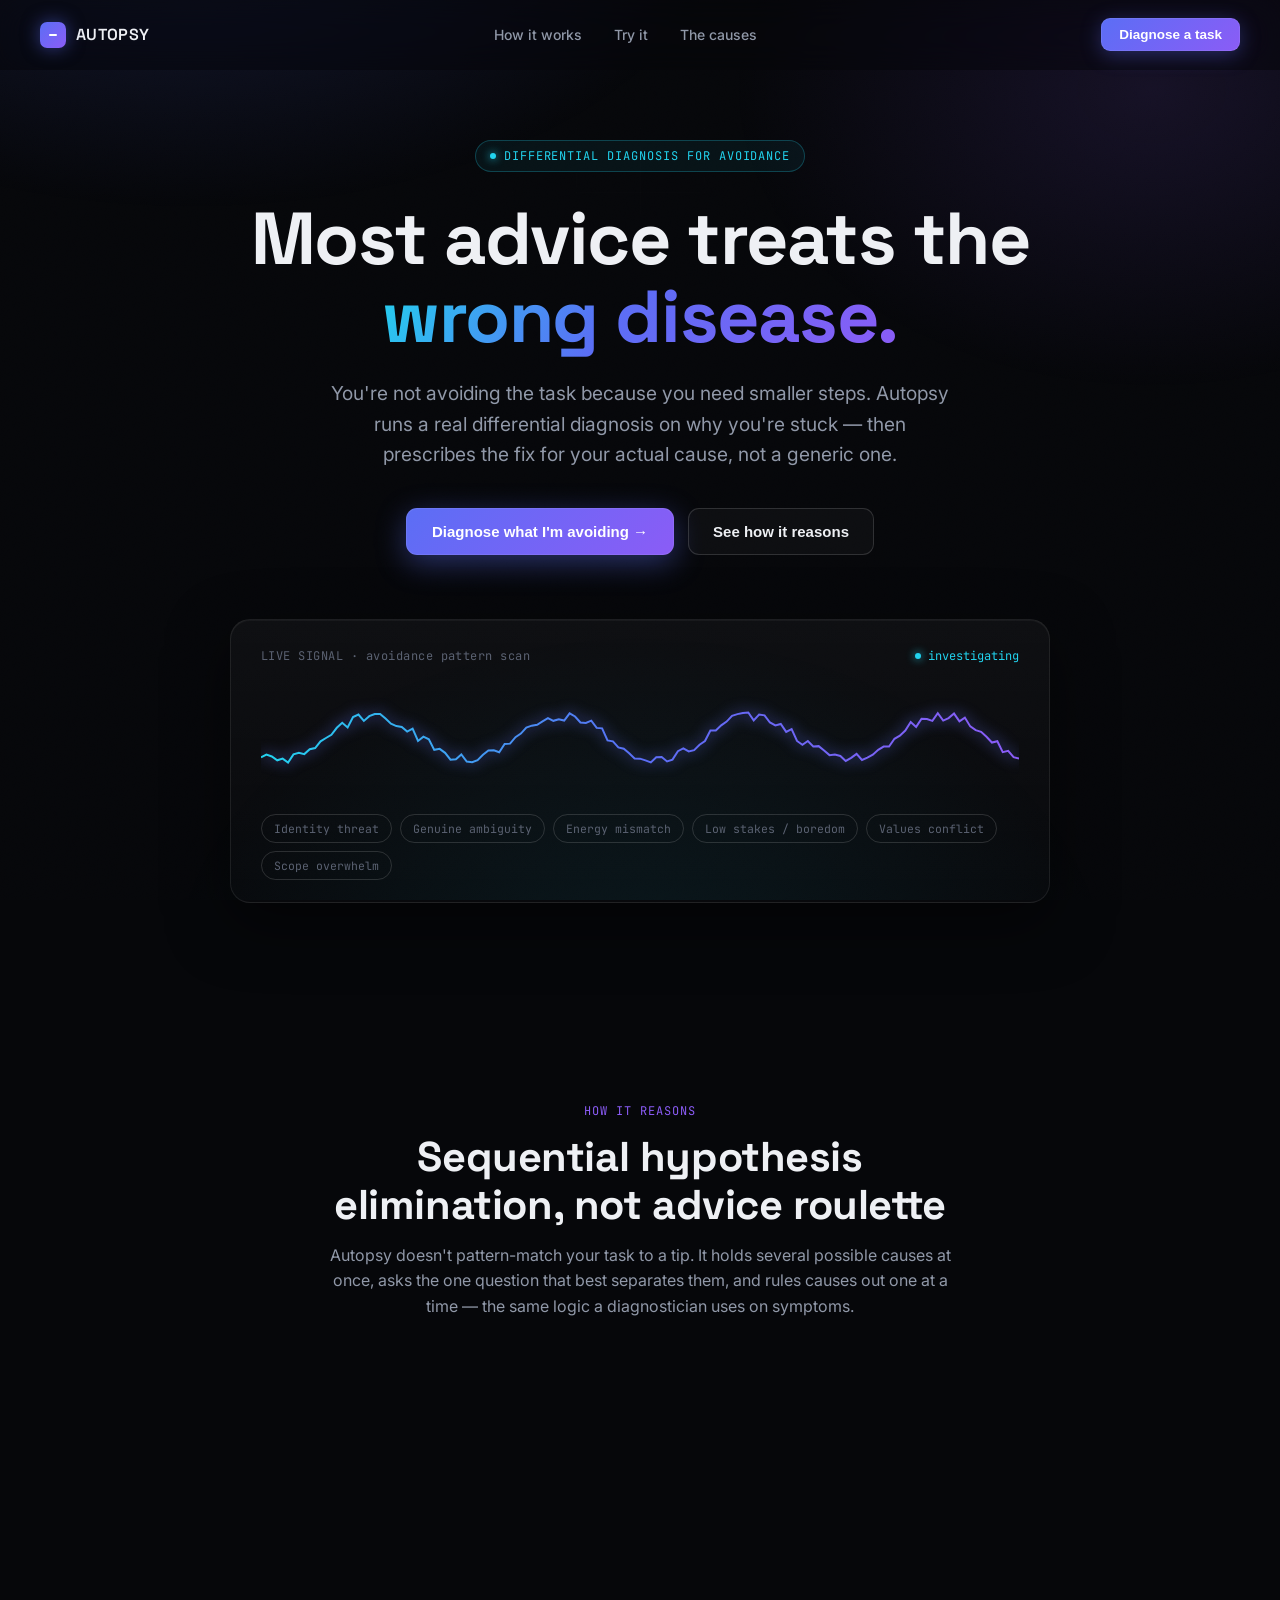
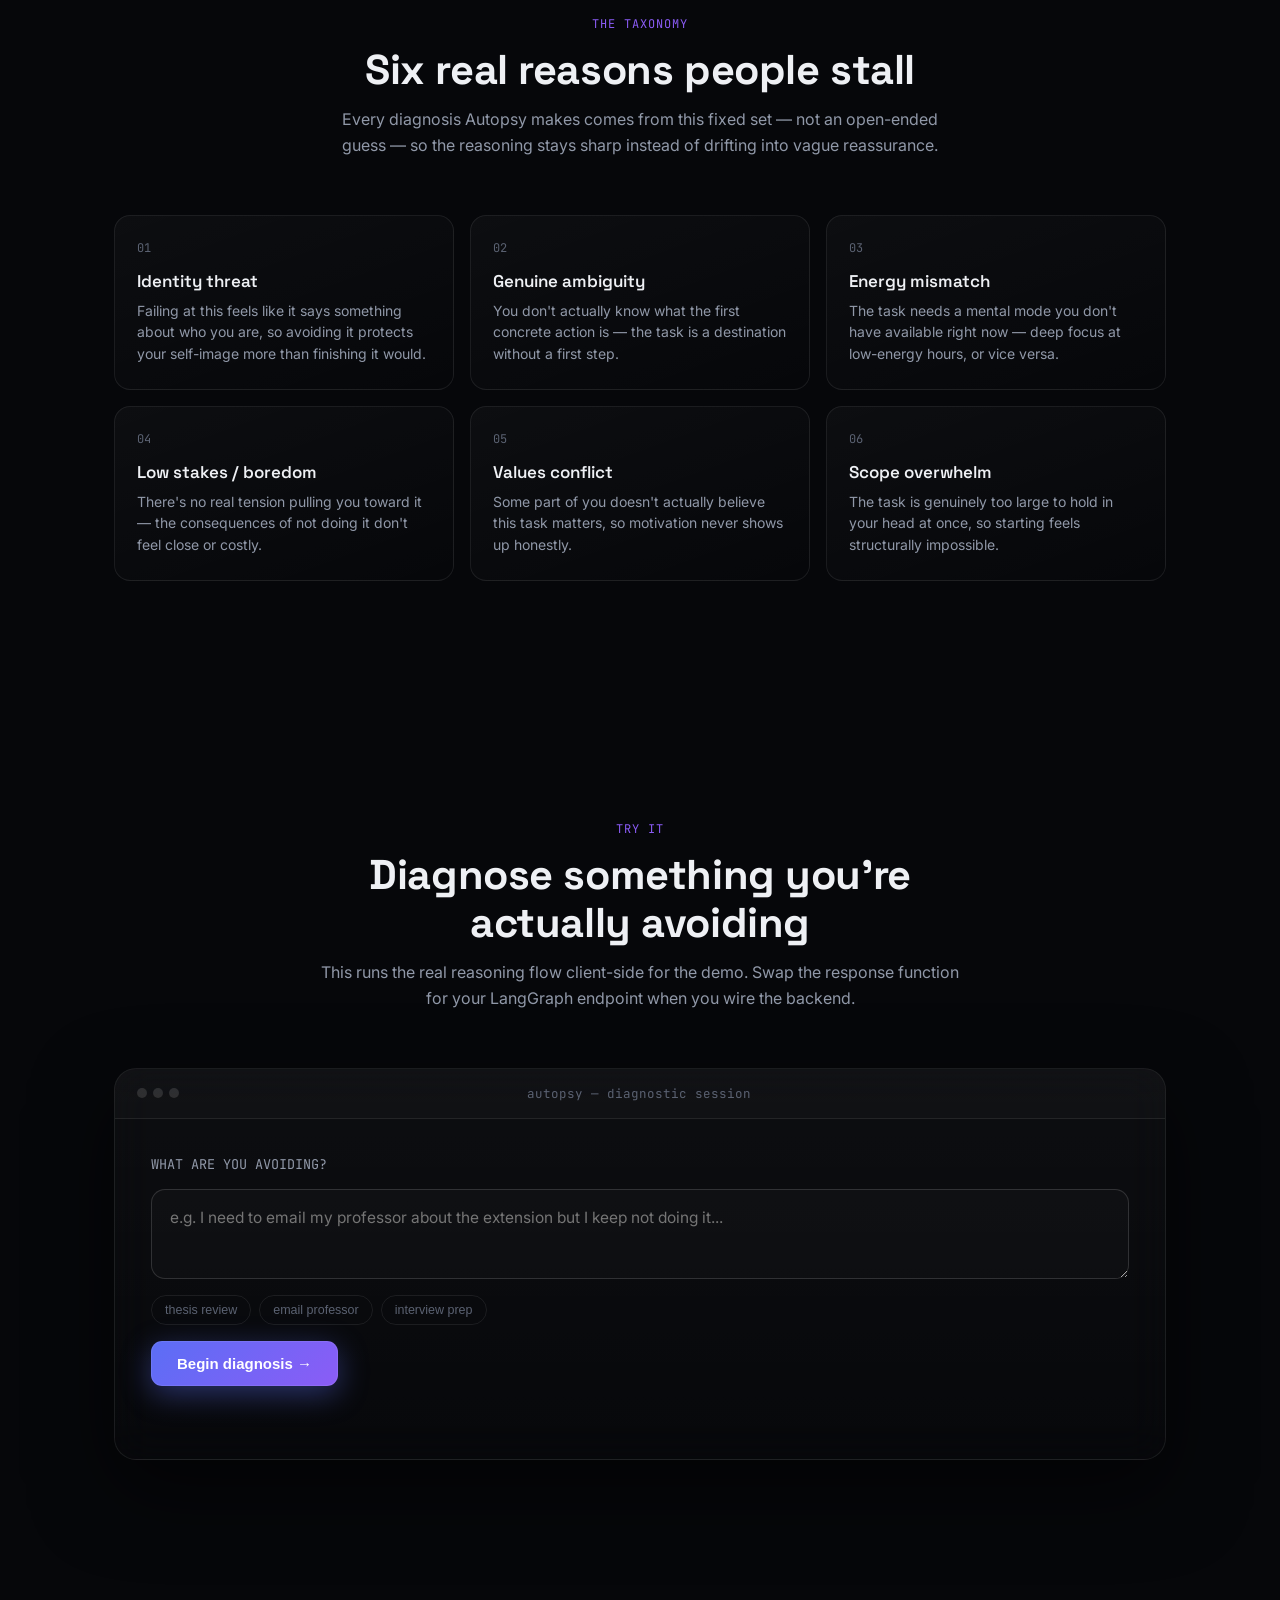
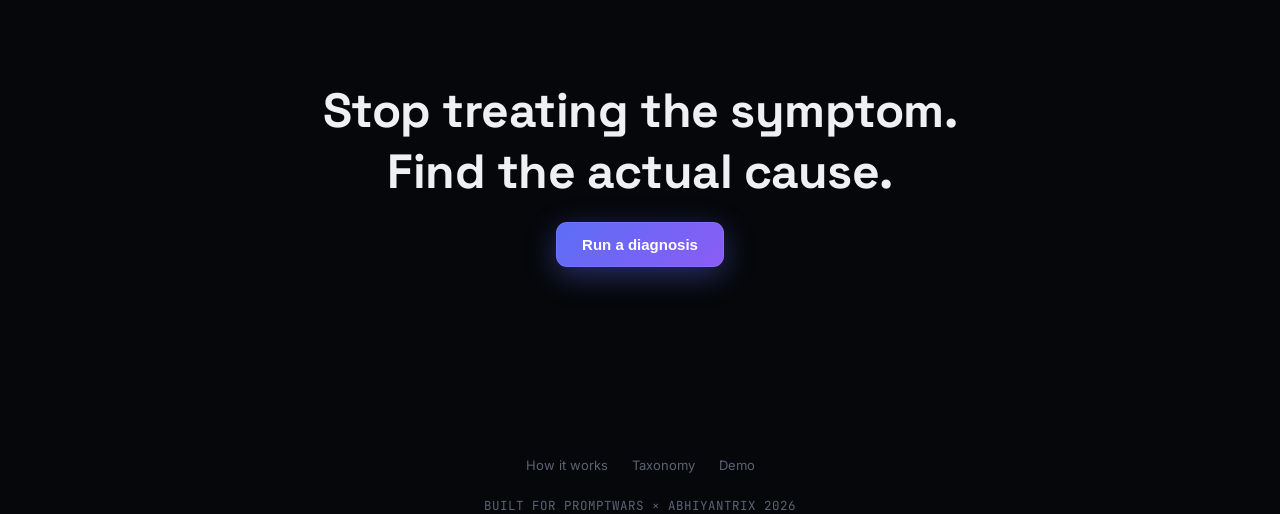
==== autopsy-ui.html @ f4682800 "Procrastination Autopsy Production Build" ====
<!DOCTYPE html>
<html lang="en">
<head>
<meta charset="UTF-8">
<meta name="viewport" content="width=device-width, initial-scale=1.0">
<title>Autopsy — Diagnose why you're avoiding it</title>
<link rel="preconnect" href="https://fonts.googleapis.com">
<link href="https://fonts.googleapis.com/css2?family=Space+Grotesk:wght@400;500;600;700&family=Inter:wght@400;500;600&family=JetBrains+Mono:wght@400;500&display=swap" rel="stylesheet">
<style>
  :root{
    --bg: #06070a;
    --surface: #0d0f15;
    --surface-2: #12151d;
    --border: rgba(255,255,255,0.08);
    --border-strong: rgba(255,255,255,0.14);
    --text: #eef0f4;
    --text-dim: #9098a8;
    --text-faint: #5b6272;

    --blue: #5b6ef5;
    --violet: #8b5cf6;
    --cyan: #22d3ee;
    --warm: #ff7a4d;
    --warm-2: #ffb04d;

    --glow-cool: 0 0 40px rgba(91,110,245,0.25);
    --glow-warm: 0 0 50px rgba(255,122,77,0.35);

    --font-display: 'Space Grotesk', sans-serif;
    --font-body: 'Inter', sans-serif;
    --font-mono: 'JetBrains Mono', monospace;
  }

  *{margin:0;padding:0;box-sizing:border-box;}
  html{scroll-behavior:smooth;}
  body{
    background: var(--bg);
    color: var(--text);
    font-family: var(--font-body);
    overflow-x:hidden;
    position:relative;
    min-height:100vh;
  }

  /* ambient background */
  .ambient{
    position:fixed; inset:0; z-index:0; pointer-events:none;
    background:
      radial-gradient(ellipse 900px 500px at 15% -10%, rgba(91,110,245,0.16), transparent 60%),
      radial-gradient(ellipse 700px 500px at 90% 10%, rgba(139,92,246,0.12), transparent 60%),
      radial-gradient(ellipse 800px 600px at 50% 110%, rgba(34,211,238,0.08), transparent 60%);
  }
  .grain{
    position:fixed; inset:0; z-index:1; pointer-events:none; opacity:0.035; mix-blend-mode:overlay;
    background-image:url("data:image/svg+xml,%3Csvg xmlns='http://www.w3.org/2000/svg' width='120' height='120'%3E%3Cfilter id='n'%3E%3CfeTurbulence type='fractalNoise' baseFrequency='0.9' numOctaves='2' stitchTiles='stitch'/%3E%3C/filter%3E%3Crect width='100%25' height='100%25' filter='url(%23n)'/%3E%3C/svg%3E");
  }
  .grid-lines{
    position:fixed; inset:0; z-index:0; pointer-events:none; opacity:0.35;
    background-image:
      linear-gradient(to right, rgba(255,255,255,0.025) 1px, transparent 1px),
      linear-gradient(to bottom, rgba(255,255,255,0.025) 1px, transparent 1px);
    background-size: 64px 64px;
    mask-image: radial-gradient(ellipse 80% 60% at 50% 20%, black, transparent 75%);
  }

  section, nav, footer{position:relative; z-index:2;}

  /* NAV */
  nav{
    position:fixed; top:0; left:0; right:0; z-index:50;
    display:flex; align-items:center; justify-content:space-between;
    padding: 18px 40px;
    backdrop-filter: blur(16px) saturate(140%);
    background: rgba(6,7,10,0.55);
    border-bottom: 1px solid transparent;
    transition: border-color .3s ease, background .3s ease;
  }
  nav.scrolled{ border-bottom-color: var(--border); background: rgba(6,7,10,0.75); }
  .logo{
    display:flex; align-items:center; gap:10px;
    font-family: var(--font-display); font-weight:600; font-size:16px; letter-spacing:0.02em;
  }
  .logo-mark{
    width:26px; height:26px; border-radius:7px;
    background: linear-gradient(135deg, var(--blue), var(--violet));
    display:flex; align-items:center; justify-content:center;
    box-shadow: 0 0 18px rgba(91,110,245,0.5);
    position:relative;
  }
  .logo-mark::after{
    content:''; position:absolute; width:8px; height:2px; background:#fff; border-radius:2px;
    animation: pulseLine 1.8s ease-in-out infinite;
  }
  @keyframes pulseLine{ 0%,100%{ transform:scaleX(1); opacity:.9;} 50%{ transform:scaleX(1.8); opacity:.5;} }

  .nav-links{ display:flex; gap:32px; align-items:center; }
  .nav-links a{
    color: var(--text-dim); text-decoration:none; font-size:14px; font-weight:500;
    position:relative; padding:6px 0; transition:color .2s ease;
  }
  .nav-links a::after{
    content:''; position:absolute; left:0; bottom:0; width:0%; height:1px;
    background: linear-gradient(90deg, var(--cyan), var(--violet)); transition: width .25s ease;
  }
  .nav-links a:hover{ color:var(--text); }
  .nav-links a:hover::after{ width:100%; }

  .nav-cta{
    padding:9px 18px; border-radius:9px; font-size:13.5px; font-weight:600;
    background: linear-gradient(135deg, var(--blue), var(--violet));
    color:#fff; border:none; cursor:pointer;
    box-shadow: 0 0 0 1px rgba(255,255,255,0.08) inset, 0 4px 20px rgba(91,110,245,0.35);
    transition: transform .18s ease, box-shadow .18s ease;
  }
  .nav-cta:hover{ transform: translateY(-1px); box-shadow: 0 0 0 1px rgba(255,255,255,0.12) inset, 0 6px 28px rgba(91,110,245,0.5); }

  /* HERO */
  .hero{
    min-height:100vh;
    display:flex; flex-direction:column; align-items:center; justify-content:center;
    text-align:center; padding: 140px 24px 80px;
    max-width: 1100px; margin:0 auto;
  }
  .eyebrow{
    display:inline-flex; align-items:center; gap:8px;
    font-family: var(--font-mono); font-size:12px; letter-spacing:0.08em; text-transform:uppercase;
    color: var(--cyan); padding:7px 14px; border-radius:100px;
    border:1px solid rgba(34,211,238,0.25); background: rgba(34,211,238,0.06);
    opacity:0; animation: fadeUp .7s ease forwards;
    margin-bottom:28px;
  }
  .eyebrow .dot{ width:6px; height:6px; border-radius:50%; background:var(--cyan); box-shadow:0 0 8px var(--cyan); animation: blink 1.6s ease-in-out infinite; }
  @keyframes blink{ 0%,100%{opacity:1;} 50%{opacity:.35;} }

  h1{
    font-family: var(--font-display); font-weight:700;
    font-size: clamp(2.6rem, 6vw, 4.6rem);
    line-height:1.06; letter-spacing:-0.02em;
    max-width: 880px;
    opacity:0; animation: fadeUp .8s ease .1s forwards;
  }
  h1 .grad{
    background: linear-gradient(120deg, var(--cyan), var(--blue) 45%, var(--violet));
    -webkit-background-clip:text; background-clip:text; color:transparent;
  }
  .sub{
    margin-top:22px; font-size: clamp(1rem,1.6vw,1.2rem); color: var(--text-dim);
    max-width: 620px; line-height:1.6; font-weight:400;
    opacity:0; animation: fadeUp .8s ease .2s forwards;
  }
  .hero-ctas{
    display:flex; gap:14px; margin-top:38px; flex-wrap:wrap; justify-content:center;
    opacity:0; animation: fadeUp .8s ease .3s forwards;
  }
  .btn-primary{
    padding:14px 26px; border-radius:11px; font-weight:600; font-size:15px;
    background: linear-gradient(135deg, var(--blue), var(--violet)); color:#fff; border:none; cursor:pointer;
    box-shadow: 0 0 0 1px rgba(255,255,255,0.08) inset, 0 8px 30px rgba(91,110,245,0.4);
    transition: transform .2s cubic-bezier(.2,.8,.2,1), box-shadow .2s ease;
  }
  .btn-primary:hover{ transform: translateY(-2px) scale(1.015); box-shadow: 0 0 0 1px rgba(255,255,255,0.14) inset, 0 12px 40px rgba(91,110,245,0.55); }
  .btn-secondary{
    padding:14px 24px; border-radius:11px; font-weight:600; font-size:15px;
    background: rgba(255,255,255,0.03); color: var(--text); cursor:pointer;
    border:1px solid var(--border-strong);
    transition: all .2s ease;
  }
  .btn-secondary:hover{ background: rgba(255,255,255,0.06); border-color: rgba(255,255,255,0.24); transform: translateY(-2px); }

  @keyframes fadeUp{ from{opacity:0; transform:translateY(18px);} to{opacity:1; transform:translateY(0);} }

  /* SIGNAL VISUAL */
  .signal-wrap{
    margin-top:64px; width:100%; max-width:820px;
    opacity:0; animation: fadeUp 1s ease .4s forwards;
  }
  .signal-card{
    border-radius:20px; padding:28px 30px 22px;
    background: linear-gradient(180deg, rgba(255,255,255,0.035), rgba(255,255,255,0.01));
    border:1px solid var(--border); backdrop-filter: blur(20px);
    box-shadow: 0 20px 60px rgba(0,0,0,0.5), inset 0 1px 0 rgba(255,255,255,0.04);
    position:relative; overflow:hidden;
  }
  .signal-card::before{
    content:''; position:absolute; top:-1px; left:5%; right:5%; height:1px;
    background: linear-gradient(90deg, transparent, rgba(139,92,246,0.6), transparent);
  }
  .signal-head{ display:flex; justify-content:space-between; align-items:center; margin-bottom:14px; }
  .signal-label{ font-family:var(--font-mono); font-size:12px; color:var(--text-faint); letter-spacing:0.04em; }
  .signal-status{ font-family:var(--font-mono); font-size:12px; display:flex; align-items:center; gap:7px; color:var(--cyan); }
  .signal-status .sdot{ width:6px; height:6px; border-radius:50%; background:currentColor; box-shadow:0 0 8px currentColor; animation:blink 1.6s infinite;}
  canvas#pulse{ width:100%; height:120px; display:block; }
  .cause-row{ display:flex; gap:8px; flex-wrap:wrap; margin-top:16px; }
  .cause-chip{
    font-family:var(--font-mono); font-size:11.5px; padding:6px 12px; border-radius:100px;
    border:1px solid var(--border-strong); color:var(--text-faint); transition:all .4s ease;
  }
  .cause-chip.ruled{ text-decoration:line-through; opacity:0.4; }
  .cause-chip.active{ color:var(--warm); border-color:rgba(255,122,77,0.5); background:rgba(255,122,77,0.08); box-shadow:0 0 16px rgba(255,122,77,0.2); }

  /* SECTION shared */
  .section{ max-width:1100px; margin:0 auto; padding: 120px 24px; }
  .section-head{ text-align:center; max-width:640px; margin:0 auto 56px; }
  .section-eyebrow{ font-family:var(--font-mono); font-size:12px; letter-spacing:0.08em; text-transform:uppercase; color:var(--violet); margin-bottom:14px; }
  .section-head h2{ font-family:var(--font-display); font-weight:700; font-size:clamp(1.8rem,3.4vw,2.6rem); letter-spacing:-0.01em; line-height:1.15;}
  .section-head p{ margin-top:14px; color:var(--text-dim); font-size:16px; line-height:1.6;}

  /* TAXONOMY CARDS */
  .taxonomy-grid{ display:grid; grid-template-columns:repeat(3,1fr); gap:16px; }
  .tcard{
    padding:24px 22px; border-radius:16px; border:1px solid var(--border);
    background: linear-gradient(160deg, rgba(255,255,255,0.03), rgba(255,255,255,0.005));
    position:relative; overflow:hidden; cursor:default;
    transition: transform .3s cubic-bezier(.2,.8,.2,1), border-color .3s ease, box-shadow .3s ease;
  }
  .tcard::before{
    content:''; position:absolute; inset:0; opacity:0; transition:opacity .3s ease;
    background: radial-gradient(220px circle at var(--mx,50%) var(--my,50%), rgba(91,110,245,0.14), transparent 60%);
  }
  .tcard:hover{ transform: translateY(-4px); border-color: rgba(139,92,246,0.35); box-shadow: 0 16px 40px rgba(0,0,0,0.4); }
  .tcard:hover::before{ opacity:1; }
  .tcard .idx{ font-family:var(--font-mono); font-size:12px; color:var(--text-faint); margin-bottom:14px; display:block;}
  .tcard h3{ font-family:var(--font-display); font-size:17px; font-weight:600; margin-bottom:8px; }
  .tcard p{ font-size:14px; color:var(--text-dim); line-height:1.55; }

  /* DEMO */
  .demo-shell{
    border-radius:22px; border:1px solid var(--border);
    background: linear-gradient(180deg, rgba(255,255,255,0.03), rgba(255,255,255,0.008));
    backdrop-filter: blur(20px); box-shadow: 0 30px 80px rgba(0,0,0,0.55);
    overflow:hidden;
  }
  .demo-bar{
    display:flex; align-items:center; justify-content:space-between; padding:16px 22px;
    border-bottom:1px solid var(--border); background:rgba(255,255,255,0.015);
  }
  .demo-dots{ display:flex; gap:6px; }
  .demo-dots span{ width:10px; height:10px; border-radius:50%; background:rgba(255,255,255,0.12); }
  .demo-title{ font-family:var(--font-mono); font-size:12.5px; color:var(--text-faint); }
  .demo-body{ padding:36px; min-height:340px; }

  .demo-step{ display:none; }
  .demo-step.active{ display:block; animation: fadeUp .5s ease forwards; }

  .demo-input-row{ display:flex; flex-direction:column; gap:16px; }
  .demo-input-row label{ font-size:13.5px; color:var(--text-dim); font-family:var(--font-mono); }
  textarea#taskInput{
    width:100%; min-height:90px; resize:vertical; padding:16px 18px; border-radius:14px;
    background: rgba(255,255,255,0.02); border:1px solid var(--border-strong); color:var(--text);
    font-family:var(--font-body); font-size:15.5px; line-height:1.5; outline:none;
    transition: border-color .2s ease, box-shadow .2s ease;
  }
  textarea#taskInput:focus{ border-color: var(--blue); box-shadow: 0 0 0 4px rgba(91,110,245,0.14); }
  .quick-examples{ display:flex; gap:8px; flex-wrap:wrap; }
  .qe{
    font-size:12.5px; padding:7px 13px; border-radius:100px; border:1px solid var(--border);
    color:var(--text-faint); background:transparent; cursor:pointer; transition:all .2s ease;
  }
  .qe:hover{ border-color:var(--border-strong); color:var(--text-dim); }

  .qa-block{ display:flex; flex-direction:column; gap:22px; }
  .ai-line{ display:flex; gap:14px; align-items:flex-start; }
  .ai-avatar{
    width:32px; height:32px; border-radius:9px; flex-shrink:0; margin-top:2px;
    background: linear-gradient(135deg, var(--blue), var(--violet));
    display:flex; align-items:center; justify-content:center; box-shadow: var(--glow-cool);
  }
  .ai-avatar svg{ width:16px; height:16px; }
  .ai-text{ font-size:15px; line-height:1.6; color:var(--text); padding-top:5px; }
  .ai-text .tag{ font-family:var(--font-mono); font-size:11px; color:var(--text-faint); display:block; margin-bottom:4px; }

  .options{ display:flex; flex-direction:column; gap:10px; margin-left:46px; }
  .opt-btn{
    text-align:left; padding:14px 18px; border-radius:12px; border:1px solid var(--border-strong);
    background: rgba(255,255,255,0.015); color:var(--text); font-size:14.5px; cursor:pointer;
    transition: all .2s ease; font-family:var(--font-body);
  }
  .opt-btn:hover{ border-color: var(--cyan); background: rgba(34,211,238,0.06); transform: translateX(3px); }

  .custom-opt-wrap{ margin-top:8px; display:flex; flex-direction:column; gap:10px; }
  .custom-opt-divider{ display:flex; align-items:center; text-align:center; color:var(--text-faint); font-family:var(--font-mono); font-size:11px; letter-spacing:0.06em; }
  .custom-opt-divider::before, .custom-opt-divider::after{ content:''; flex:1; border-bottom:1px solid var(--border); }
  .custom-opt-divider span{ padding:0 12px; }
  .custom-opt-box{ display:flex; gap:10px; }
  .custom-opt-input{
    flex:1; padding:12px 16px; border-radius:12px; border:1px solid var(--border-strong);
    background: rgba(255,255,255,0.015); color:var(--text); font-size:14px; font-family:var(--font-body); outline:none;
    transition: all .2s ease;
  }
  .custom-opt-input:focus{ border-color:var(--cyan); box-shadow: 0 0 0 3px rgba(34,211,238,0.12); }
  .custom-opt-submit{
    padding:12px 20px; border-radius:12px; border:1px solid var(--border-strong);
    background: linear-gradient(135deg, rgba(91,110,245,0.2), rgba(139,92,246,0.2));
    color:var(--text); font-size:13.5px; font-weight:600; cursor:pointer; font-family:var(--font-body);
    transition: all .2s ease; white-space:nowrap;
  }
  .custom-opt-submit:hover{ border-color:var(--cyan); background: linear-gradient(135deg, var(--blue), var(--violet)); color:#fff; }

  .diagnosis-card{
    margin-top: 8px; border-radius:18px; padding:28px; position:relative; overflow:hidden;
    background: linear-gradient(160deg, rgba(255,122,77,0.09), rgba(255,176,77,0.03));
    border:1px solid rgba(255,122,77,0.3);
    box-shadow: var(--glow-warm);
  }
  .diagnosis-card .tag{ font-family:var(--font-mono); font-size:11.5px; color:var(--warm); letter-spacing:0.06em; text-transform:uppercase; margin-bottom:10px; display:block;}
  .diagnosis-card h4{ font-family:var(--font-display); font-size:22px; font-weight:700; margin-bottom:12px; line-height:1.3; }
  .diagnosis-card .reasoning{ font-size:14px; color:var(--text-dim); line-height:1.65; margin-bottom:18px; }
  .ruled-list{ display:flex; flex-wrap:wrap; gap:8px; margin-bottom:20px; }
  .prescription{
    padding:16px 18px; border-radius:12px; background: rgba(255,255,255,0.03); border:1px solid var(--border);
    font-size:14.5px; line-height:1.6; color:var(--text);
  }
  .prescription strong{ color: var(--warm-2); }
  .restart-btn{
    margin-top:20px; font-family:var(--font-mono); font-size:12.5px; color:var(--text-faint);
    background:none; border:none; cursor:pointer; text-decoration:underline; text-underline-offset:3px;
  }
  .restart-btn:hover{ color:var(--text); }

  .loading-line{ display:flex; align-items:center; gap:10px; margin-left:46px; color:var(--text-faint); font-family:var(--font-mono); font-size:13px; }
  .loading-dots{ display:flex; gap:4px; }
  .loading-dots span{ width:5px; height:5px; border-radius:50%; background: var(--cyan); animation: lb 1.2s infinite; }
  .loading-dots span:nth-child(2){ animation-delay:.15s; }
  .loading-dots span:nth-child(3){ animation-delay:.3s; }
  @keyframes lb{ 0%,80%,100%{ transform:scale(0.6); opacity:.4; } 40%{ transform:scale(1); opacity:1; } }

  /* FOOTER CTA */
  .final-cta{ text-align:center; padding: 100px 24px 140px; }
  .final-cta h2{ font-family:var(--font-display); font-size:clamp(1.8rem,4vw,3rem); font-weight:700; letter-spacing:-0.01em; margin-bottom:20px; }
  footer .foot-links{ display:flex; gap:24px; justify-content:center; margin-top:50px; }
  footer .foot-links a{ color:var(--text-faint); font-size:13px; text-decoration:none; }
  footer .credit{ text-align:center; color:var(--text-faint); font-size:12.5px; margin-top:24px; font-family:var(--font-mono); }

  @media (max-width: 860px){
    .taxonomy-grid{ grid-template-columns:1fr; }
    nav{ padding:14px 18px; }
    .nav-links{ display:none; }
    .section{ padding:80px 20px; }
    .demo-body{ padding:22px; }
    .options{ margin-left:0; }
    .loading-line{ margin-left:0; }
  }

  @media (prefers-reduced-motion: reduce){
    *{ animation-duration:0.01ms !important; animation-iteration-count:1 !important; transition-duration:0.01ms !important; }
  }
</style>
</head>
<body>

<div class="ambient"></div>
<div class="grid-lines"></div>
<div class="grain"></div>

<nav id="nav">
  <div class="logo">
    <div class="logo-mark"></div>
    AUTOPSY
  </div>
  <div class="nav-links">
    <a href="#how">How it works</a>
    <a href="#demo">Try it</a>
    <a href="#taxonomy">The causes</a>
  </div>
  <button class="nav-cta" onclick="document.getElementById('demo').scrollIntoView({behavior:'smooth'})">Diagnose a task</button>
</nav>

<section class="hero">
  <div class="eyebrow"><span class="dot"></span> DIFFERENTIAL DIAGNOSIS FOR AVOIDANCE</div>
  <h1>Most advice treats the <span class="grad">wrong disease.</span></h1>
  <p class="sub">You're not avoiding the task because you need smaller steps. Autopsy runs a real differential diagnosis on why you're stuck — then prescribes the fix for your actual cause, not a generic one.</p>
  <div class="hero-ctas">
    <button class="btn-primary" onclick="document.getElementById('demo').scrollIntoView({behavior:'smooth'})">Diagnose what I'm avoiding →</button>
    <button class="btn-secondary" onclick="document.getElementById('how').scrollIntoView({behavior:'smooth'})">See how it reasons</button>
  </div>

  <div class="signal-wrap">
    <div class="signal-card">
      <div class="signal-head">
        <span class="signal-label">LIVE SIGNAL · avoidance pattern scan</span>
        <span class="signal-status"><span class="sdot"></span> <span id="statusText">investigating</span></span>
      </div>
      <canvas id="pulse" height="120"></canvas>
      <div class="cause-row" id="causeRow"></div>
    </div>
  </div>
</section>

<section class="section" id="how">
  <div class="section-head">
    <div class="section-eyebrow">How it reasons</div>
    <h2>Sequential hypothesis elimination, not advice roulette</h2>
    <p>Autopsy doesn't pattern-match your task to a tip. It holds several possible causes at once, asks the one question that best separates them, and rules causes out one at a time — the same logic a diagnostician uses on symptoms.</p>
  </div>
</section>

<section class="section" id="taxonomy">
  <div class="section-head">
    <div class="section-eyebrow">The taxonomy</div>
    <h2>Six real reasons people stall</h2>
    <p>Every diagnosis Autopsy makes comes from this fixed set — not an open-ended guess — so the reasoning stays sharp instead of drifting into vague reassurance.</p>
  </div>
  <div class="taxonomy-grid" id="taxonomyGrid"></div>
</section>

<section class="section" id="demo">
  <div class="section-head">
    <div class="section-eyebrow">Try it</div>
    <h2>Diagnose something you're actually avoiding</h2>
    <p>This runs the real reasoning flow client-side for the demo. Swap the response function for your LangGraph endpoint when you wire the backend.</p>
  </div>

  <div class="demo-shell">
    <div class="demo-bar">
      <div class="demo-dots"><span></span><span></span><span></span></div>
      <div class="demo-title">autopsy — diagnostic session</div>
      <div style="width:44px"></div>
    </div>
    <div class="demo-body">

      <div class="demo-step active" id="step0">
        <div class="demo-input-row">
          <label>WHAT ARE YOU AVOIDING?</label>
          <textarea id="taskInput" placeholder="e.g. I need to email my professor about the extension but I keep not doing it..."></textarea>
          <div class="quick-examples">
            <button class="qe" onclick="fillExample('I keep putting off starting my thesis literature review.')">thesis review</button>
            <button class="qe" onclick="fillExample('I need to email my professor but keep avoiding it.')">email professor</button>
            <button class="qe" onclick="fillExample('I should be practicing for my technical interview but I don\'t.')">interview prep</button>
          </div>
          <div>
            <button class="btn-primary" onclick="beginDiagnosis()">Begin diagnosis →</button>
          </div>
        </div>
      </div>

      <div class="demo-step" id="step1">
        <div class="qa-block" id="qaBlock1"></div>
      </div>

      <div class="demo-step" id="step2">
        <div class="qa-block" id="qaBlock2"></div>
      </div>

      <div class="demo-step" id="step3">
        <div id="diagnosisMount"></div>
      </div>

    </div>
  </div>
</section>

<section class="final-cta">
  <h2>Stop treating the symptom.<br>Find the actual cause.</h2>
  <button class="btn-primary" onclick="document.getElementById('demo').scrollIntoView({behavior:'smooth'})">Run a diagnosis</button>
</section>

<footer>
  <div class="foot-links">
    <a href="#how">How it works</a>
    <a href="#taxonomy">Taxonomy</a>
    <a href="#demo">Demo</a>
  </div>
  <div class="credit">BUILT FOR PROMPTWARS × ABHIYANTRIX 2026</div>
</footer>

<script>
// ---------- API config ----------
const API_BASE = 'http://localhost:5000/api';

// ---------- data (taxonomy — kept for chip rendering & fallback labels) ----------
const CAUSES = [
  { key:'IDENTITY_THREAT', label:'Identity threat', desc:"Failing at this feels like it says something about who you are, so avoiding it protects your self-image more than finishing it would." },
  { key:'GENUINE_AMBIGUITY', label:'Genuine ambiguity', desc:"You don't actually know what the first concrete action is — the task is a destination without a first step." },
  { key:'ENERGY_MISMATCH', label:'Energy mismatch', desc:"The task needs a mental mode you don't have available right now — deep focus at low-energy hours, or vice versa." },
  { key:'LOW_STAKES', label:'Low stakes / boredom', desc:"There's no real tension pulling you toward it — the consequences of not doing it don't feel close or costly." },
  { key:'VALUES_CONFLICT', label:'Values conflict', desc:"Some part of you doesn't actually believe this task matters, so motivation never shows up honestly." },
  { key:'SCOPE_OVERWHELM', label:'Scope overwhelm', desc:"The task is genuinely too large to hold in your head at once, so starting feels structurally impossible." },
];

const taxGrid = document.getElementById('taxonomyGrid');
CAUSES.forEach((c,i)=>{
  const el = document.createElement('div');
  el.className='tcard';
  el.innerHTML = `<span class="idx">0${i+1}</span><h3>${c.label}</h3><p>${c.desc}</p>`;
  el.addEventListener('mousemove', e=>{
    const r = el.getBoundingClientRect();
    el.style.setProperty('--mx', (e.clientX-r.left)+'px');
    el.style.setProperty('--my', (e.clientY-r.top)+'px');
  });
  taxGrid.appendChild(el);
});

const causeRow = document.getElementById('causeRow');
CAUSES.forEach(c=>{
  const chip = document.createElement('span');
  chip.className='cause-chip';
  chip.textContent = c.label;
  chip.id = 'chip-'+c.key;
  causeRow.appendChild(chip);
});

// ---------- pulse canvas ----------
const canvas = document.getElementById('pulse');
const ctx = canvas.getContext('2d');
let W,H;
function resize(){ W = canvas.clientWidth; H = canvas.height; canvas.width = W*devicePixelRatio; canvas.height=H*devicePixelRatio; ctx.scale(devicePixelRatio,devicePixelRatio); }
resize();
window.addEventListener('resize', ()=>{ ctx.setTransform(1,0,0,1,0,0); resize(); });

let t = 0;
let confident = false;
function draw(){
  ctx.clearRect(0,0,W,H);
  const mid = H/2;
  ctx.beginPath();
  const points = 140;
  for(let i=0;i<=points;i++){
    const x = (i/points)*W;
    const phase = i/points*Math.PI*8 + t;
    let amp;
    if(confident){
      amp = Math.sin(phase*0.6) * 10 * Math.exp(-Math.pow((i/points-0.5)*3,2)) + Math.sin(phase*4)*2;
    } else {
      amp = Math.sin(phase) * (18 + Math.sin(t*0.7)*6) + (Math.random()-0.5)*10;
    }
    const y = mid + amp;
    if(i===0) ctx.moveTo(x,y); else ctx.lineTo(x,y);
  }
  const grad = ctx.createLinearGradient(0,0,W,0);
  if(confident){
    grad.addColorStop(0,'#ff7a4d'); grad.addColorStop(0.5,'#ffb04d'); grad.addColorStop(1,'#ff7a4d');
  } else {
    grad.addColorStop(0,'#22d3ee'); grad.addColorStop(0.5,'#5b6ef5'); grad.addColorStop(1,'#8b5cf6');
  }
  ctx.strokeStyle = grad;
  ctx.lineWidth = 2;
  ctx.shadowBlur = 14;
  ctx.shadowColor = confident ? '#ff7a4d' : '#5b6ef5';
  ctx.stroke();
  t += confident ? 0.02 : 0.05;
  requestAnimationFrame(draw);
}
draw();

// ---------- demo logic ----------
function fillExample(text){ document.getElementById('taskInput').value = text; }

function showStep(n){
  document.querySelectorAll('.demo-step').forEach(s=>s.classList.remove('active'));
  document.getElementById('step'+n).classList.add('active');
}

// Session state — carries Q&A context across the 3 steps
let session = { task:'', q1:'', a1_text:'', a1_cause:'', q2:'', a2_text:'', a2_cause:'' };

function resetDemo(){
  session = { task:'', q1:'', a1_text:'', a1_cause:'', q2:'', a2_text:'', a2_cause:'' };
  confident = false;
  document.getElementById('statusText').textContent = 'investigating';
  document.getElementById('taskInput').value = '';
  CAUSES.forEach(c => document.getElementById('chip-'+c.key).className='cause-chip');
  showStep(0);
}

// ── Step 1: user submits task → call /api/begin ──────────────────
async function beginDiagnosis(){
  session.task = document.getElementById('taskInput').value.trim();
  if(!session.task){ document.getElementById('taskInput').focus(); return; }
  document.getElementById('statusText').textContent = 'investigating';
  CAUSES.forEach(c => document.getElementById('chip-'+c.key).className='cause-chip');
  showStep(1);
  const block = document.getElementById('qaBlock1');
  block.innerHTML = '';

  // Show spinner while calling the AI
  const spinner = addSpinner(block, 'HYPOTHESIS 1 OF 2', 'Analysing your task…');

  try {
    const res = await fetch(`${API_BASE}/begin`, {
      method:'POST',
      headers:{'Content-Type':'application/json'},
      body: JSON.stringify({ task: session.task })
    });
    const data = await res.json();
    if(data.error) throw new Error(data.error);

    session.q1 = data.question;

    // Update chips to reflect top candidates
    const topKeys = new Set(data.top_candidates || []);
    CAUSES.forEach(c => {
      const chip = document.getElementById('chip-'+c.key);
      if(!topKeys.has(c.key)){ chip.className='cause-chip ruled'; }
    });

    // Replace spinner with real question + options
    spinner.remove();
    addAiLine(block, 'HYPOTHESIS 1 OF 2', escapeHtml(data.question));
    renderOptions(block, data.options, (opt) => {
      session.a1_text  = opt.text;
      session.a1_cause = opt.cause_key;
      markChipActive(opt.cause_key);
      goToStep2();
    });
  } catch(err){
    spinner.remove();
    addAiLine(block, 'ERROR', `❌ Could not reach backend: ${escapeHtml(err.message)}. Is server.py running on port 5000?`);
  }
}

// ── Step 2: user answers Q1 → call /api/followup ─────────────────
async function goToStep2(){
  showStep(2);
  const block = document.getElementById('qaBlock2');
  block.innerHTML = '';
  const spinner = addSpinner(block, 'HYPOTHESIS 2 OF 2', 'Narrowing the candidates…');

  try {
    const res = await fetch(`${API_BASE}/followup`, {
      method:'POST',
      headers:{'Content-Type':'application/json'},
      body: JSON.stringify({
        task:    session.task,
        q1:      session.q1,
        a1_text:  session.a1_text,
        a1_cause: session.a1_cause
      })
    });
    const data = await res.json();
    if(data.error) throw new Error(data.error);

    session.q2 = data.question;

    // Animate chips to ruled/candidates
    const remaining = new Set(data.remaining_candidates || []);
    CAUSES.forEach(c => {
      const chip = document.getElementById('chip-'+c.key);
      if(!remaining.has(c.key)) chip.className='cause-chip ruled';
    });

    spinner.remove();
    addAiLine(block, 'HYPOTHESIS 2 OF 2', escapeHtml(data.question));
    renderOptions(block, data.options, (opt) => {
      session.a2_text  = opt.text;
      session.a2_cause = opt.cause_key;
      CAUSES.forEach(c => {
        const chip = document.getElementById('chip-'+c.key);
        chip.className = c.key===opt.cause_key ? 'cause-chip active' : 'cause-chip ruled';
      });
      setTimeout(() => renderDiagnosis(), 500);
    });
  } catch(err){
    spinner.remove();
    addAiLine(block, 'ERROR', `❌ ${escapeHtml(err.message)}`);
  }
}

// ── Step 3: call /api/diagnose → render result ────────────────────
async function renderDiagnosis(){
  showStep(3);
  document.getElementById('statusText').textContent = 'diagnosis confirmed';
  confident = true;
  const mount = document.getElementById('diagnosisMount');
  mount.innerHTML = `<div style="display:flex;align-items:center;gap:10px;color:var(--text-faint);font-family:var(--font-mono);font-size:13px;"><div class="loading-dots"><span></span><span></span><span></span></div> generating diagnosis…</div>`;

  try {
    const res = await fetch(`${API_BASE}/diagnose`, {
      method:'POST',
      headers:{'Content-Type':'application/json'},
      body: JSON.stringify(session)
    });
    const d = await res.json();
    if(d.error) throw new Error(d.error);

    const confirmedKey = d.confirmed_cause;
    const causeChips = CAUSES.map(c =>
      `<span class="cause-chip ${c.key===confirmedKey ? 'active' : 'ruled'}">${c.label}</span>`
    ).join('');

    mount.innerHTML = `
      <div class="diagnosis-card">
        <span class="tag">Diagnosis confirmed</span>
        <h4>${escapeHtml(d.title)}</h4>
        <p class="reasoning">${escapeHtml(d.reasoning)}</p>
        <div class="ruled-list">${causeChips}</div>
        <div class="prescription"><strong>Prescription:</strong> ${escapeHtml(d.prescription)}</div>
        <button class="restart-btn" onclick="resetDemo()">↺ run another diagnosis</button>
      </div>
    `;
  } catch(err){
    mount.innerHTML = `<p style="color:var(--warm)">❌ ${escapeHtml(err.message)}</p>`;
  }
}

// ── UI helpers ────────────────────────────────────────────────────
function addAiLine(container, tag, html){
  const line = document.createElement('div');
  line.className='ai-line';
  line.innerHTML = `<div class="ai-avatar">${aiIcon()}</div><div class="ai-text"><span class="tag">${tag}</span>${html}</div>`;
  container.appendChild(line);
}

function addSpinner(container, tag, msg){
  const wrap = document.createElement('div');
  wrap.className='ai-line';
  wrap.innerHTML = `<div class="ai-avatar">${aiIcon()}</div><div class="ai-text"><span class="tag">${tag}</span><span style="color:var(--text-faint)">${escapeHtml(msg)}</span><div class="loading-dots" style="margin-top:8px"><span></span><span></span><span></span></div></div>`;
  container.appendChild(wrap);
  return wrap;
}

function renderOptions(container, opts, onPick){
  const optWrap = document.createElement('div');
  optWrap.className = 'options';

  const disableAll = () => {
    optWrap.querySelectorAll('.opt-btn, .custom-opt-submit, .custom-opt-input').forEach(x => x.disabled = true);
  };

  opts.forEach(o => {
    const b = document.createElement('button');
    b.className = 'opt-btn';
    b.textContent = o.text;
    b.onclick = () => {
      disableAll();
      b.style.borderColor = 'var(--cyan)';
      b.style.background = 'rgba(34,211,238,0.1)';
      setTimeout(() => onPick(o), 350);
    };
    optWrap.appendChild(b);
  });

  // Custom reason input row
  const customWrap = document.createElement('div');
  customWrap.className = 'custom-opt-wrap';
  customWrap.innerHTML = `
    <div class="custom-opt-divider"><span>OR TYPE YOUR CUSTOM REASON</span></div>
    <div class="custom-opt-box">
      <input type="text" class="custom-opt-input" placeholder="Type your reason in your own words..." />
      <button class="custom-opt-submit">Submit →</button>
    </div>
  `;

  const inputEl = customWrap.querySelector('.custom-opt-input');
  const btnEl = customWrap.querySelector('.custom-opt-submit');

  const submitCustom = () => {
    const val = inputEl.value.trim();
    if(!val) { inputEl.focus(); return; }
    disableAll();
    btnEl.style.borderColor = 'var(--cyan)';
    btnEl.style.background = 'rgba(34,211,238,0.2)';
    setTimeout(() => onPick({ text: val, cause_key: 'CUSTOM' }), 350);
  };

  btnEl.onclick = submitCustom;
  inputEl.onkeydown = (e) => { if(e.key === 'Enter') submitCustom(); };

  optWrap.appendChild(customWrap);
  container.appendChild(optWrap);
}

function markChipActive(causeKey){
  CAUSES.forEach(c => {
    const chip = document.getElementById('chip-'+c.key);
    if(chip) chip.className = c.key===causeKey ? 'cause-chip active' : 'cause-chip';
  });
}

function aiIcon(){
  return `<svg viewBox="0 0 24 24" fill="none"><circle cx="12" cy="12" r="3" fill="white"/><circle cx="12" cy="12" r="8" stroke="white" stroke-opacity="0.5" stroke-width="1.2"/></svg>`;
}
function escapeHtml(s){ return String(s).replace(/&/g,'&amp;').replace(/</g,'&lt;').replace(/>/g,'&gt;'); }

// nav scroll state
const navEl = document.getElementById('nav');
window.addEventListener('scroll', ()=>{
  navEl.classList.toggle('scrolled', window.scrollY > 10);
});
</script>
</body>
</html>
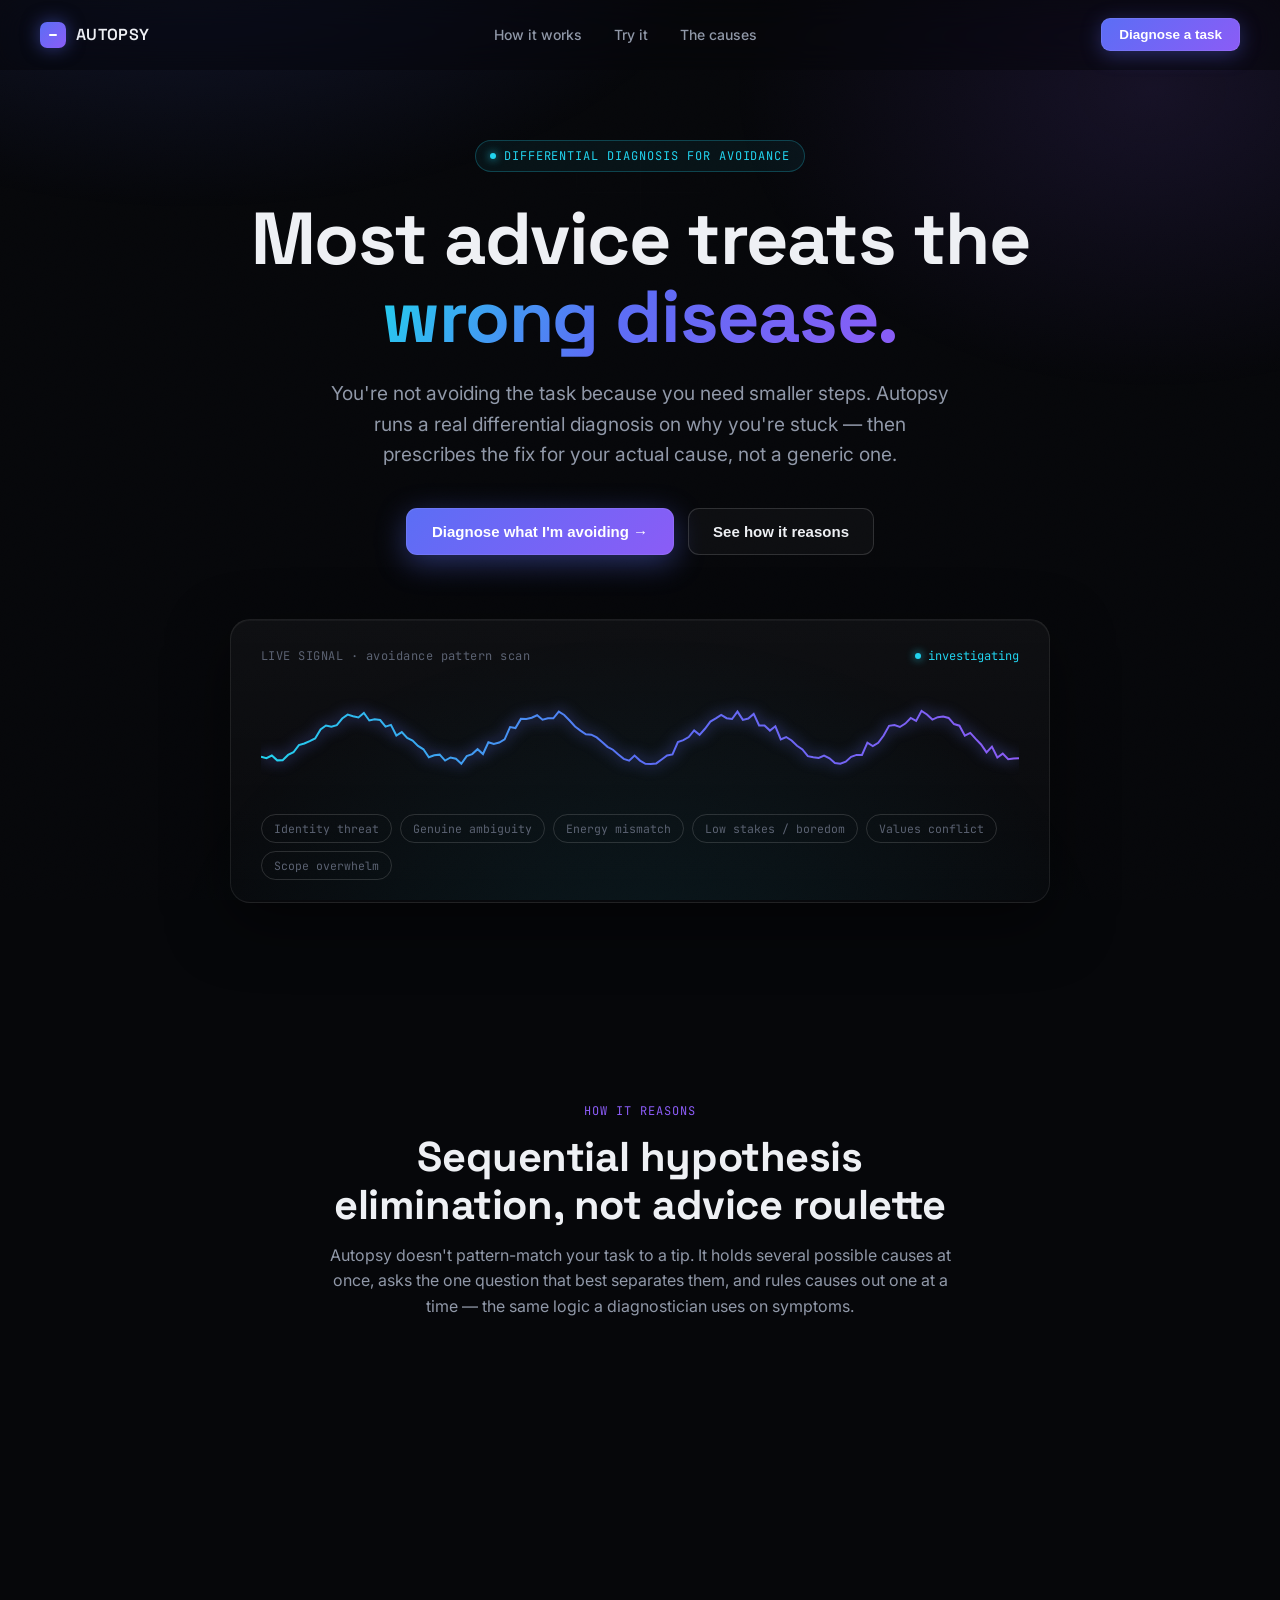
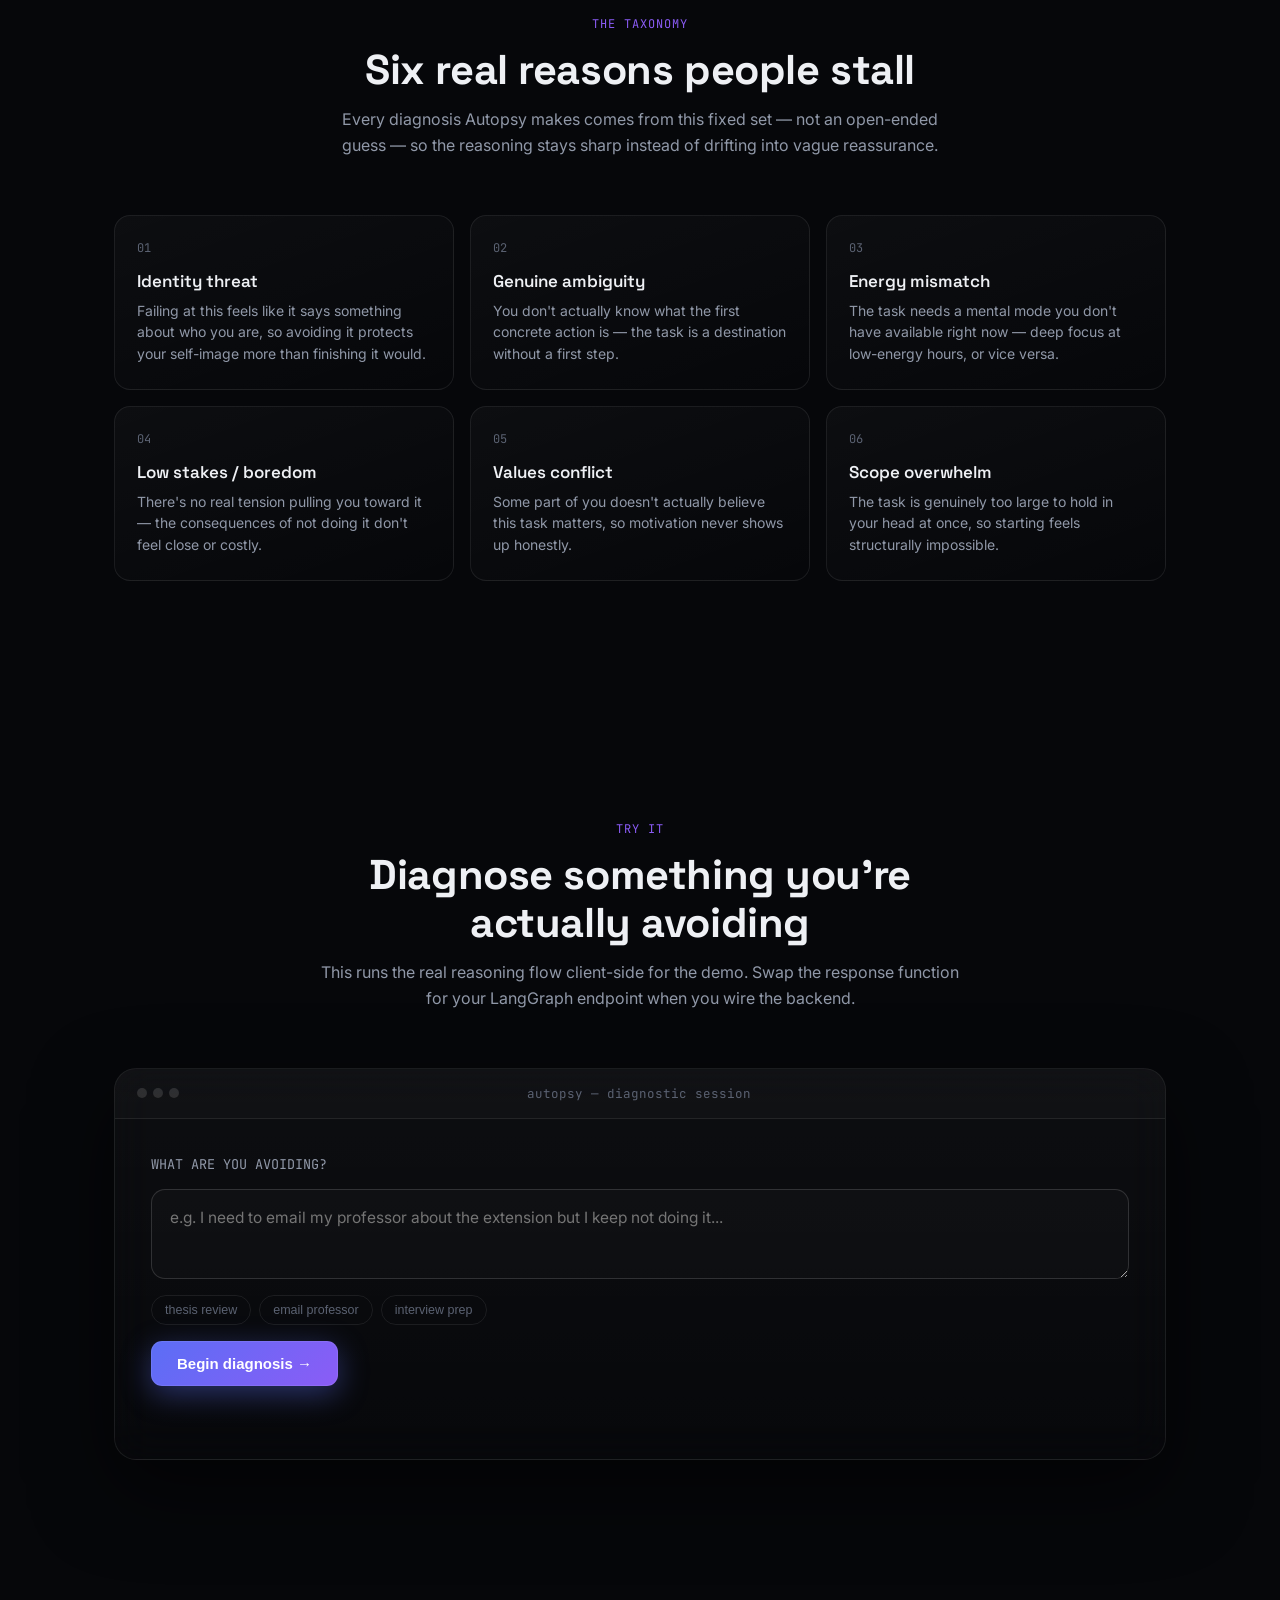
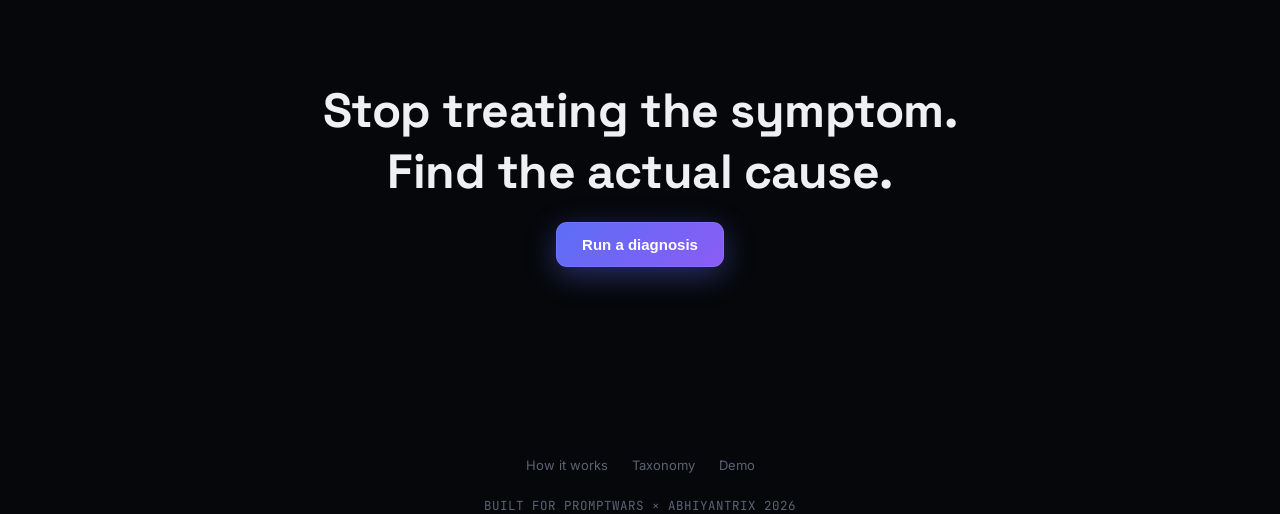
==== commit e700d7d9: "fix: use relative API path for deployed backend" ====
--- a/autopsy-ui.html
+++ b/autopsy-ui.html
@@ -465,7 +465,7 @@
 
 <script>
 // ---------- API config ----------
-const API_BASE = 'http://localhost:5000/api';
+const API_BASE = '/api';
 
 // ---------- data (taxonomy — kept for chip rendering & fallback labels) ----------
 const CAUSES = [
